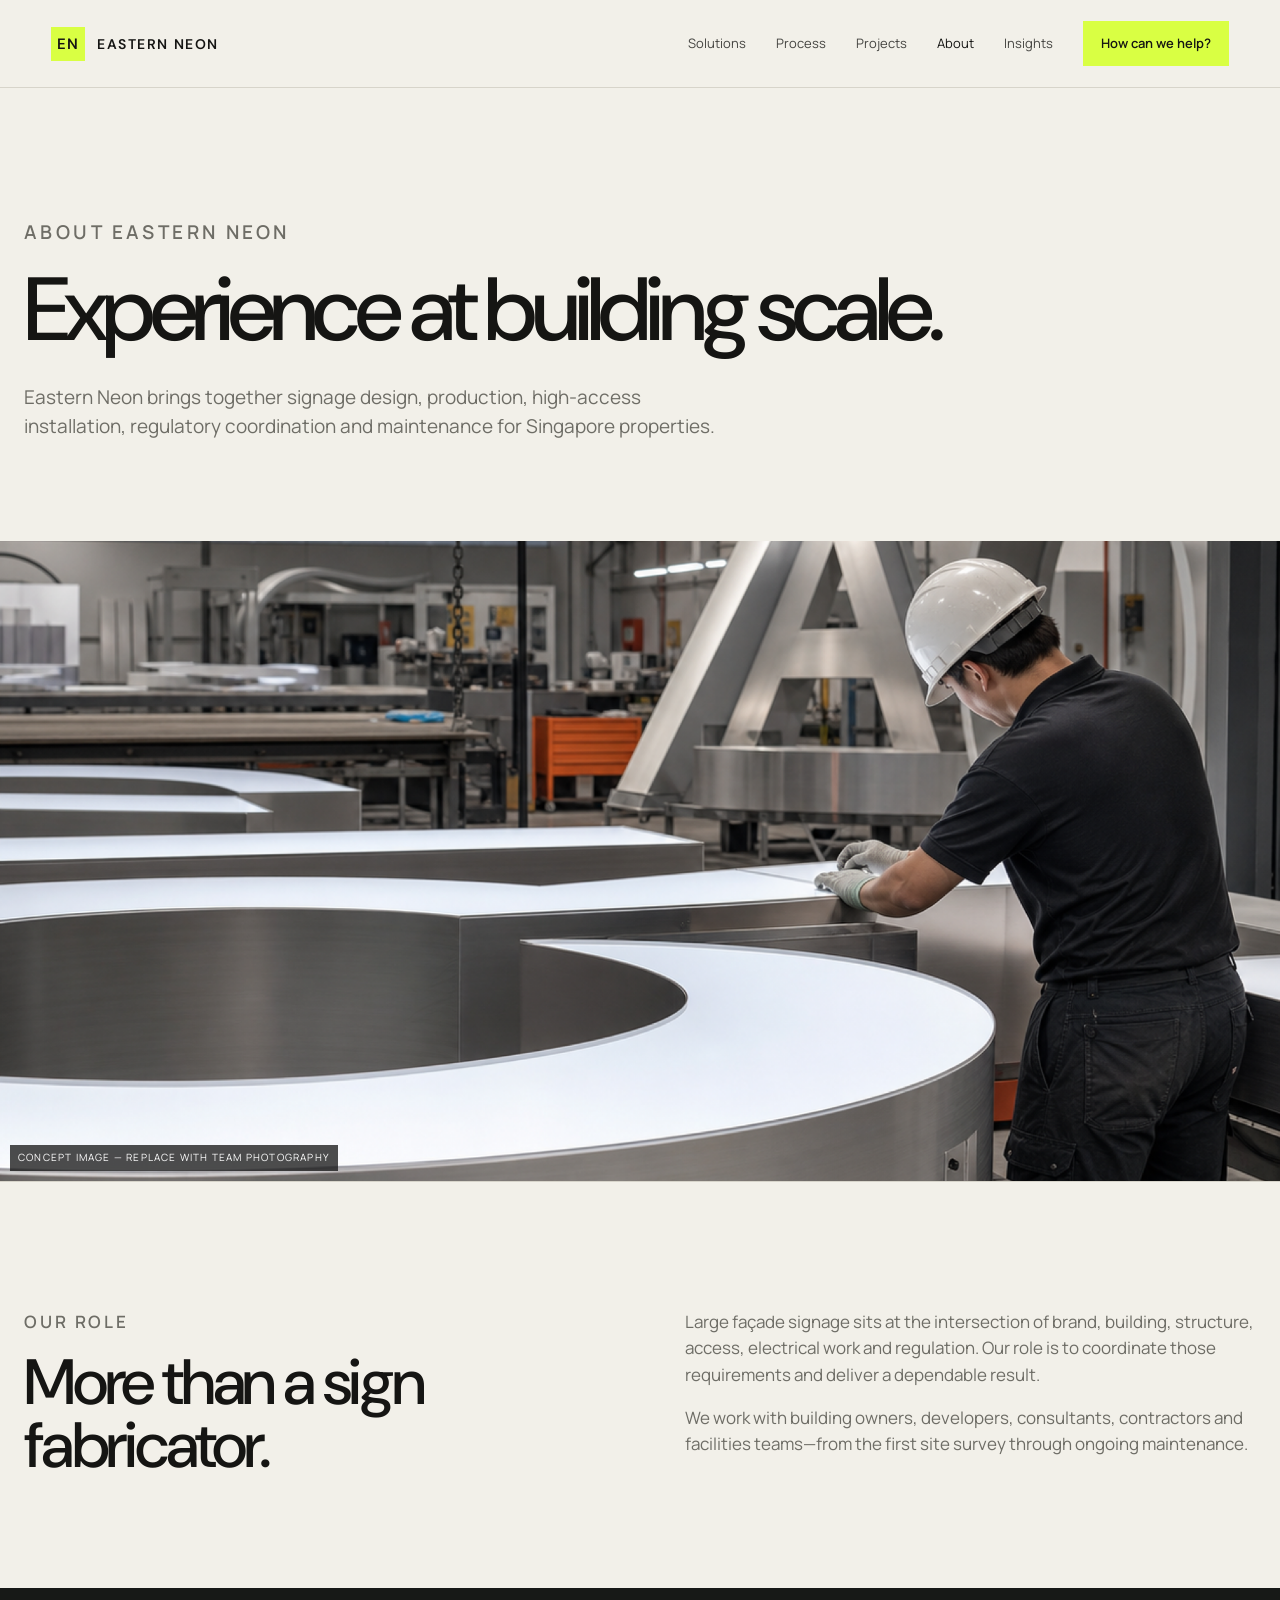
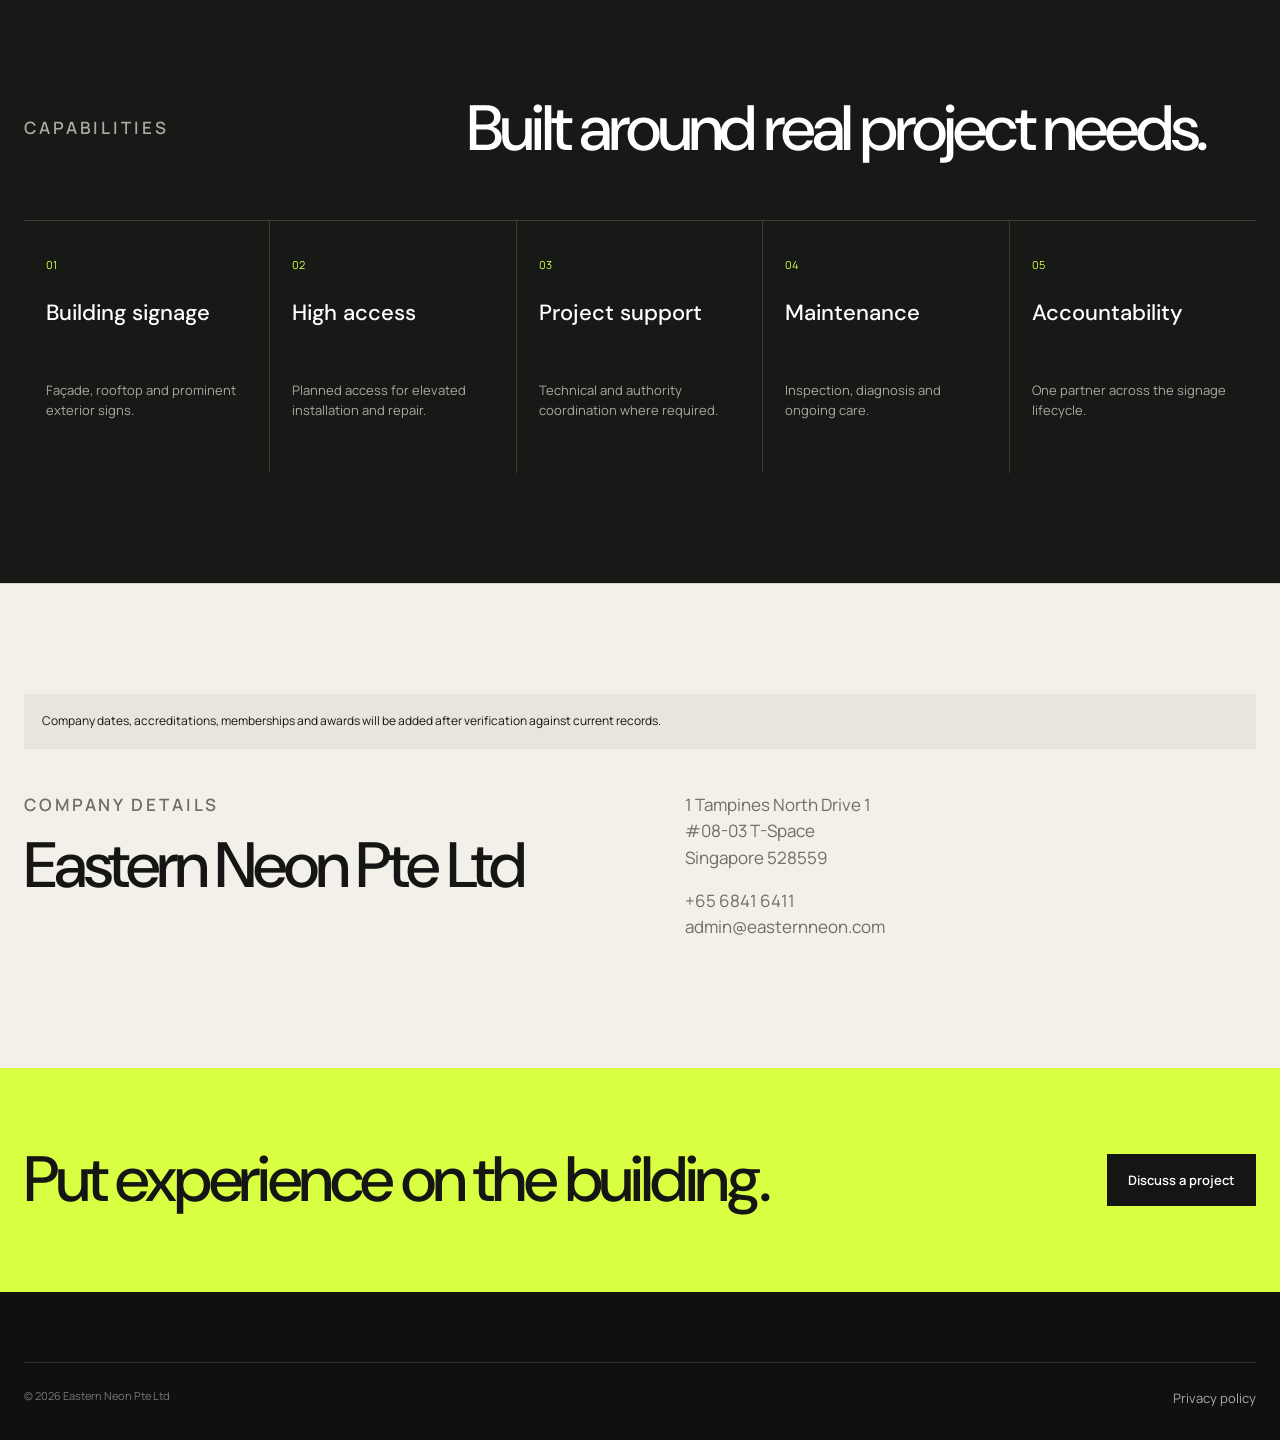
==== about.html @ 2c8ced34 "Build Eastern Neon website concept" ====
<!doctype html><html lang="en"><head><meta charset="UTF-8"><meta name="viewport" content="width=device-width,initial-scale=1"><meta name="description" content="About Eastern Neon, a Singapore building signage company."><title>About — Eastern Neon</title><link rel="stylesheet" href="styles.css"><script src="script.js" defer></script></head><body><header class="site-header light"><a class="brand" href="index.html"><span class="brand-mark">EN</span><span>Eastern Neon</span></a><button class="menu-toggle" aria-label="Open navigation">☰</button><nav class="nav"><a href="solutions.html">Solutions</a><a href="process.html">Process</a><a href="projects.html">Projects</a><a class="active" href="about.html">About</a><a href="insights.html">Insights</a><a class="nav-cta" href="contact.html">How can we help?</a></nav></header><main><section class="page-hero"><div class="wrap"><p class="kicker">About Eastern Neon</p><h1>Experience at building scale.</h1><p>Eastern Neon brings together signage design, production, high-access installation, regulatory coordination and maintenance for Singapore properties.</p></div></section><div class="feature-image"><img src="assets/images/fabrication-placeholder.png" alt="Concept image of signage workshop"><span class="placeholder-tag">Concept image — replace with team photography</span></div><section class="section"><div class="wrap split reveal"><div><p class="eyebrow">Our role</p><h2>More than a sign fabricator.</h2></div><div><p>Large façade signage sits at the intersection of brand, building, structure, access, electrical work and regulation. Our role is to coordinate those requirements and deliver a dependable result.</p><p>We work with building owners, developers, consultants, contractors and facilities teams—from the first site survey through ongoing maintenance.</p></div></div></section><section class="section dark"><div class="wrap"><div class="section-head"><p class="eyebrow">Capabilities</p><div><h2>Built around real project needs.</h2></div></div><div class="process-list"><div class="process-step"><span>01</span><h3>Building signage</h3><p>Façade, rooftop and prominent exterior signs.</p></div><div class="process-step"><span>02</span><h3>High access</h3><p>Planned access for elevated installation and repair.</p></div><div class="process-step"><span>03</span><h3>Project support</h3><p>Technical and authority coordination where required.</p></div><div class="process-step"><span>04</span><h3>Maintenance</h3><p>Inspection, diagnosis and ongoing care.</p></div><div class="process-step"><span>05</span><h3>Accountability</h3><p>One partner across the signage lifecycle.</p></div></div></div></section><section class="section"><div class="wrap"><div class="notice">Company dates, accreditations, memberships and awards will be added after verification against current records.</div><div class="split"><div><p class="eyebrow">Company details</p><h2>Eastern Neon Pte Ltd</h2></div><div><p>1 Tampines North Drive 1<br>#08-03 T-Space<br>Singapore 528559</p><p>+65 6841 6411<br>admin@easternneon.com</p></div></div></div></section><section class="cta-band"><div class="wrap"><h2>Put experience on the building.</h2><a class="btn dark" href="contact.html">Discuss a project</a></div></section></main><footer class="footer"><div class="wrap"><div class="footer-bottom" style="margin-top:0"><span>© 2026 Eastern Neon Pte Ltd</span><a href="privacy.html">Privacy policy</a></div></div></footer></body></html>
---- styles.css ----
@import url('https://fonts.googleapis.com/css2?family=DM+Sans:wght@400;500;600&family=Manrope:wght@400;500;600&display=swap');

:root{--ink:#151513;--paper:#f2f0e9;--white:#fbfaf6;--muted:#6e6d66;--line:#d7d4ca;--lime:#d9ff43;--dark:#171917;--sans:"Manrope",sans-serif;--display:"DM Sans",sans-serif}
*{box-sizing:border-box}html{scroll-behavior:smooth}body{margin:0;background:var(--paper);color:var(--ink);font-family:var(--sans);line-height:1.55}body.menu-open{overflow:hidden}img{display:block;width:100%;object-fit:cover}a{color:inherit;text-decoration:none}button,input,select,textarea{font:inherit}button{cursor:pointer}.wrap{width:min(1320px,calc(100% - 48px));margin:auto}.site-header{height:88px;display:flex;align-items:center;justify-content:space-between;border-bottom:1px solid rgba(255,255,255,.18);padding:0 4vw;position:absolute;inset:0 0 auto;z-index:20;color:#fff}.site-header.light{position:relative;color:var(--ink);border-color:var(--line)}.brand{display:flex;align-items:center;gap:12px;font:600 14px var(--display);letter-spacing:.11em;text-transform:uppercase}.brand-mark{width:34px;height:34px;display:grid;place-items:center;background:var(--lime);color:var(--ink);font-size:15px}.nav{display:flex;align-items:center;gap:30px;font-size:13px}.nav a{opacity:.78}.nav a:hover,.nav a.active{opacity:1}.nav-cta{background:var(--lime);color:var(--ink)!important;padding:12px 18px;opacity:1!important;font-weight:600}.menu-toggle{display:none;background:none;border:0;color:inherit;font-size:22px}.hero{min-height:92vh;color:#fff;background:#111;position:relative;display:flex;align-items:flex-end;padding:180px 0 80px}.hero:before{content:"";position:absolute;inset:0;background:linear-gradient(90deg,rgba(6,8,8,.86) 0%,rgba(6,8,8,.48) 48%,rgba(6,8,8,.08) 80%),url('assets/images/hero-placeholder.png') center/cover}.hero-content{position:relative;z-index:1;max-width:900px}.kicker{font-size:12px;text-transform:uppercase;letter-spacing:.18em;font-weight:600;color:var(--lime);margin:0 0 22px}.hero h1,.page-hero h1{font:500 clamp(52px,8vw,112px)/.91 var(--display);letter-spacing:-.065em;margin:0 0 32px}.hero-copy{font-size:clamp(17px,2vw,22px);max-width:660px;color:#d8d8d2;margin:0 0 34px}.actions{display:flex;gap:12px;flex-wrap:wrap}.btn{display:inline-flex;align-items:center;justify-content:center;gap:24px;min-height:52px;padding:0 20px;border:1px solid var(--line);font-size:13px;font-weight:600}.btn.primary{background:var(--lime);border-color:var(--lime);color:var(--ink)}.btn.dark{background:var(--ink);color:#fff;border-color:var(--ink)}.btn.ghost-light{border-color:rgba(255,255,255,.45);color:#fff}.btn:hover{transform:translateY(-1px)}.placeholder-tag{display:inline-block;background:rgba(18,18,18,.75);color:#fff;padding:5px 8px;font-size:10px;letter-spacing:.12em;text-transform:uppercase;position:absolute;bottom:10px;left:10px}.section{padding:110px 0;border-top:1px solid var(--line)}.section.dark{background:var(--dark);color:#fff;border:0}.section-head{display:grid;grid-template-columns:1fr 2fr;gap:48px;margin-bottom:60px}.section-head h2,.split h2{font:500 clamp(38px,5vw,72px)/.98 var(--display);letter-spacing:-.05em;margin:0}.section-head p{max-width:620px;color:var(--muted);font-size:17px}.dark .section-head p{color:#a7aaa3}.eyebrow{font-size:11px;text-transform:uppercase;letter-spacing:.17em;font-weight:600;color:var(--muted)}.service-grid{display:grid;grid-template-columns:repeat(2,1fr);border-top:1px solid var(--line)}.service{padding:34px 24px 40px 0;border-bottom:1px solid var(--line);display:grid;grid-template-columns:54px 1fr;gap:16px}.service:nth-child(odd){border-right:1px solid var(--line)}.service:nth-child(even){padding-left:32px}.service span{font-size:12px;color:var(--muted)}.service h3{font:500 26px var(--display);margin:0 0 12px;letter-spacing:-.03em}.service p{margin:0;color:var(--muted);max-width:500px}.text-link{display:inline-block;margin-top:20px;font-size:13px;font-weight:600;border-bottom:1px solid;padding-bottom:3px}.stats{display:grid;grid-template-columns:repeat(4,1fr);border-block:1px solid #393b37}.stat{padding:40px 24px;border-right:1px solid #393b37}.stat:last-child{border:0}.stat strong{font:500 clamp(32px,4vw,54px) var(--display);display:block}.stat small{color:#a6aaa2}.project-grid{display:grid;grid-template-columns:repeat(3,1fr);gap:28px}.project-card .image{aspect-ratio:1;overflow:hidden;background:#ddd;position:relative}.project-card img{height:100%;transition:transform .5s}.project-card:hover img{transform:scale(1.025)}.project-meta{display:flex;justify-content:space-between;gap:20px;padding-top:15px}.project-meta h3{margin:0;font:500 18px var(--display)}.project-meta p{margin:3px 0 0;color:var(--muted);font-size:12px}.project-meta span{font-size:11px;color:var(--muted)}.process-list{display:grid;grid-template-columns:repeat(5,1fr);border-top:1px solid #393b37}.process-step{padding:30px 22px 40px;border-right:1px solid #393b37}.process-step:last-child{border:0}.process-step span{color:var(--lime);font-size:11px}.process-step h3{font:500 22px var(--display);min-height:60px}.process-step p{font-size:13px;color:#a7aaa3}.cta-band{padding:80px 0;background:var(--lime)}.cta-band .wrap{display:flex;align-items:center;justify-content:space-between;gap:30px}.cta-band h2{font:500 clamp(34px,5vw,68px)/1 var(--display);letter-spacing:-.05em;margin:0}.footer{background:#0f100f;color:#d5d6d0;padding:70px 0 30px}.footer-grid{display:grid;grid-template-columns:2fr 1fr 1fr;gap:50px}.footer h4{font-size:11px;text-transform:uppercase;letter-spacing:.15em;color:#80837d;margin:0 0 18px}.footer p,.footer a{display:block;color:#aaa;line-height:1.8;font-size:13px}.footer .brand{color:#fff;margin-bottom:24px}.footer-bottom{border-top:1px solid #2d2e2c;margin-top:50px;padding-top:24px;display:flex;justify-content:space-between;color:#777;font-size:11px}.page-hero{padding:130px 0 80px}.page-hero h1{max-width:1100px;font-size:clamp(48px,7vw,94px)}.page-hero p{max-width:700px;font-size:19px;color:var(--muted)}.split{display:grid;grid-template-columns:1fr 1fr;gap:7vw;align-items:start}.split p{color:var(--muted);font-size:17px}.feature-image{aspect-ratio:16/8;position:relative;overflow:hidden;background:#ddd}.feature-image img{height:100%}.phase{display:grid;grid-template-columns:90px 1fr 1fr;gap:40px;padding:60px 0;border-top:1px solid var(--line)}.phase-num{font:500 40px var(--display);color:#aaa}.phase h2{font:500 36px/1.05 var(--display);margin:0}.phase p,.phase li{color:var(--muted)}.phase ul{margin:0;padding-left:18px}.filter-bar{display:flex;gap:9px;flex-wrap:wrap;margin-bottom:38px}.filter{border:1px solid var(--line);background:transparent;padding:10px 14px;font-size:12px}.filter.active{background:var(--ink);color:#fff}.article-grid{display:grid;grid-template-columns:repeat(3,1fr);gap:20px}.article{border:1px solid var(--line);padding:28px;min-height:270px;display:flex;flex-direction:column;justify-content:space-between}.article h3{font:500 25px/1.14 var(--display);letter-spacing:-.03em}.article p{color:var(--muted);font-size:13px}.contact-layout{display:grid;grid-template-columns:.8fr 1.4fr;gap:8vw}.choice-grid{display:grid;grid-template-columns:1fr 1fr;gap:12px}.choice{background:var(--white);border:1px solid var(--line);padding:22px;text-align:left;min-height:120px}.choice:hover,.choice.selected{border-color:var(--ink);box-shadow:inset 0 0 0 1px var(--ink)}.choice strong{display:block;font:500 18px var(--display);margin-bottom:7px}.choice small{color:var(--muted)}.form-panel{margin-top:24px;border-top:1px solid var(--line);padding-top:30px}.fields{display:grid;grid-template-columns:1fr 1fr;gap:18px}.field.full{grid-column:1/-1}.field label{display:block;font-size:11px;text-transform:uppercase;letter-spacing:.11em;margin-bottom:8px}.field input,.field select,.field textarea{width:100%;border:1px solid var(--line);background:var(--white);padding:14px}.field textarea{min-height:110px;resize:vertical}.form-note{font-size:12px;color:var(--muted)}.notice{background:#e8e5dc;padding:18px;font-size:12px;margin-bottom:26px}.reveal{opacity:0;transform:translateY(20px);transition:.65s ease}.reveal.visible{opacity:1;transform:none}
@media(max-width:900px){.nav{display:none;position:fixed;inset:0;background:#151713;padding:110px 24px 30px;flex-direction:column;align-items:flex-start;font-size:24px}.nav.open{display:flex}.menu-toggle{display:block;z-index:2}.section-head,.split,.contact-layout{grid-template-columns:1fr}.project-grid,.article-grid{grid-template-columns:repeat(2,1fr)}.process-list{grid-template-columns:1fr}.process-step{border-right:0;border-bottom:1px solid #393b37}.stats{grid-template-columns:repeat(2,1fr)}.phase{grid-template-columns:60px 1fr}.phase>div:last-child{grid-column:2}.footer-grid{grid-template-columns:1fr 1fr}.footer-grid>div:first-child{grid-column:1/-1}}
@media(max-width:620px){.wrap{width:min(100% - 32px,1320px)}.site-header{height:72px;padding:0 16px}.hero{min-height:88vh;padding:130px 0 50px}.hero h1{font-size:52px}.section{padding:76px 0}.section-head{gap:20px;margin-bottom:40px}.service-grid,.project-grid,.article-grid,.choice-grid,.fields{grid-template-columns:1fr}.service:nth-child(odd){border-right:0}.service:nth-child(even){padding-left:0}.stats{grid-template-columns:1fr 1fr}.stat{padding:24px 14px}.phase{grid-template-columns:42px 1fr;gap:18px}.cta-band .wrap,.footer-bottom{align-items:flex-start;flex-direction:column}.footer-grid{grid-template-columns:1fr}.footer-grid>div:first-child{grid-column:auto}.page-hero{padding:90px 0 60px}}
@media(prefers-reduced-motion:reduce){html{scroll-behavior:auto}*{transition:none!important}.reveal{opacity:1;transform:none}}
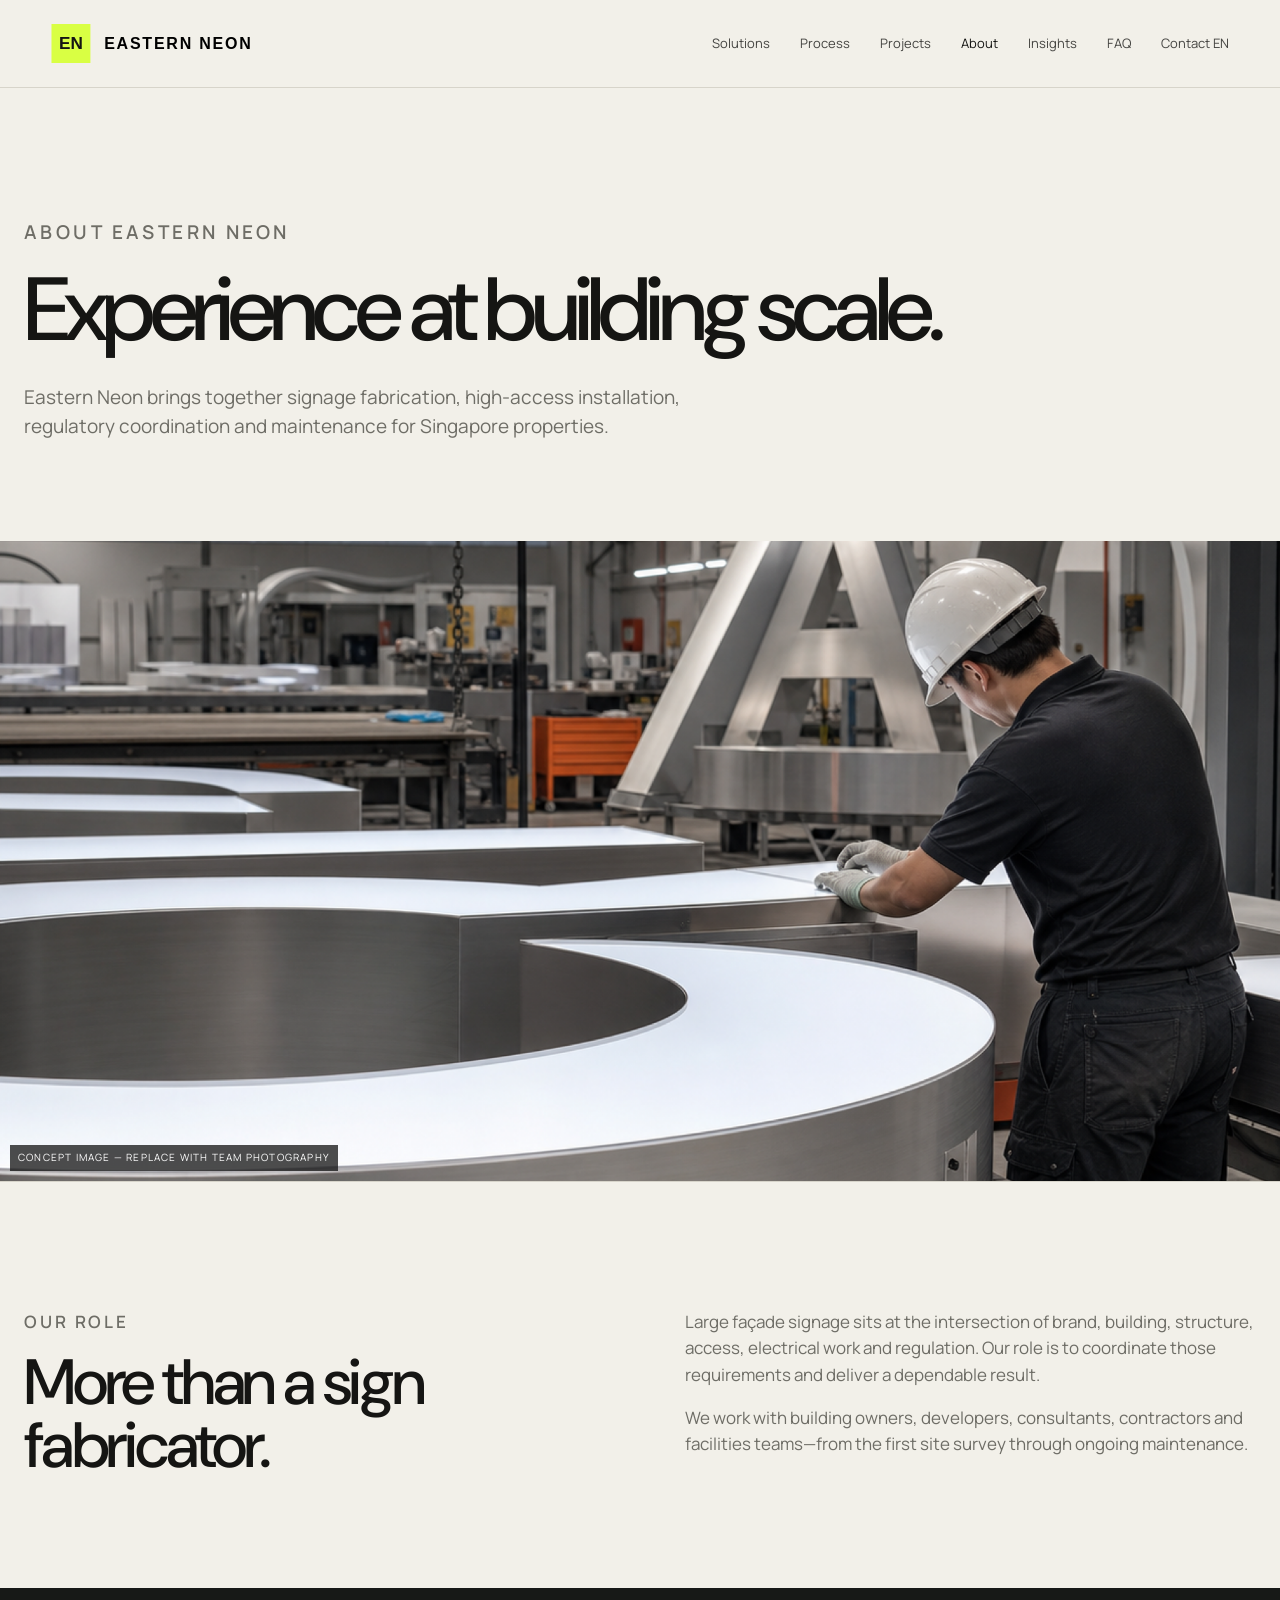
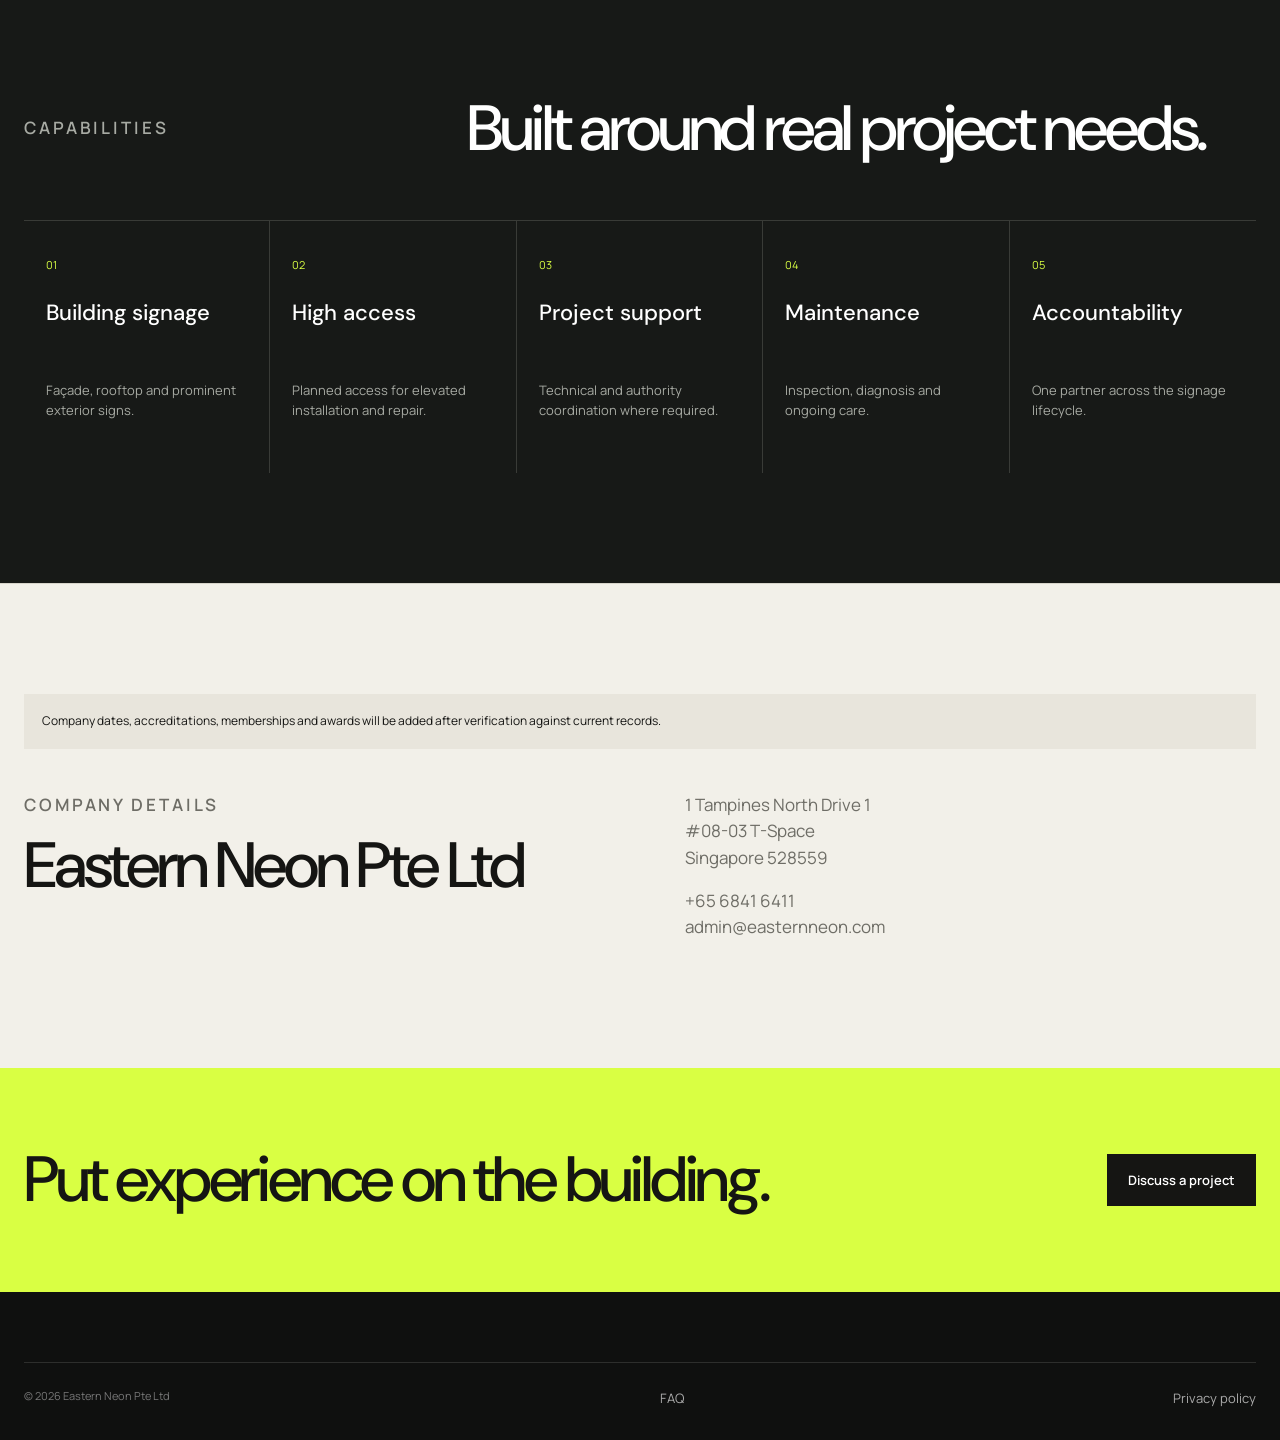
==== commit aa7fedf8: "Refine site for B2B tender enquiries" ====
--- a/about.html
+++ b/about.html
@@ -1 +1 @@
-<!doctype html><html lang="en"><head><meta charset="UTF-8"><meta name="viewport" content="width=device-width,initial-scale=1"><meta name="description" content="About Eastern Neon, a Singapore building signage company."><title>About — Eastern Neon</title><link rel="stylesheet" href="styles.css"><script src="script.js" defer></script></head><body><header class="site-header light"><a class="brand" href="index.html"><span class="brand-mark">EN</span><span>Eastern Neon</span></a><button class="menu-toggle" aria-label="Open navigation">☰</button><nav class="nav"><a href="solutions.html">Solutions</a><a href="process.html">Process</a><a href="projects.html">Projects</a><a class="active" href="about.html">About</a><a href="insights.html">Insights</a><a class="nav-cta" href="contact.html">How can we help?</a></nav></header><main><section class="page-hero"><div class="wrap"><p class="kicker">About Eastern Neon</p><h1>Experience at building scale.</h1><p>Eastern Neon brings together signage design, production, high-access installation, regulatory coordination and maintenance for Singapore properties.</p></div></section><div class="feature-image"><img src="assets/images/fabrication-placeholder.png" alt="Concept image of signage workshop"><span class="placeholder-tag">Concept image — replace with team photography</span></div><section class="section"><div class="wrap split reveal"><div><p class="eyebrow">Our role</p><h2>More than a sign fabricator.</h2></div><div><p>Large façade signage sits at the intersection of brand, building, structure, access, electrical work and regulation. Our role is to coordinate those requirements and deliver a dependable result.</p><p>We work with building owners, developers, consultants, contractors and facilities teams—from the first site survey through ongoing maintenance.</p></div></div></section><section class="section dark"><div class="wrap"><div class="section-head"><p class="eyebrow">Capabilities</p><div><h2>Built around real project needs.</h2></div></div><div class="process-list"><div class="process-step"><span>01</span><h3>Building signage</h3><p>Façade, rooftop and prominent exterior signs.</p></div><div class="process-step"><span>02</span><h3>High access</h3><p>Planned access for elevated installation and repair.</p></div><div class="process-step"><span>03</span><h3>Project support</h3><p>Technical and authority coordination where required.</p></div><div class="process-step"><span>04</span><h3>Maintenance</h3><p>Inspection, diagnosis and ongoing care.</p></div><div class="process-step"><span>05</span><h3>Accountability</h3><p>One partner across the signage lifecycle.</p></div></div></div></section><section class="section"><div class="wrap"><div class="notice">Company dates, accreditations, memberships and awards will be added after verification against current records.</div><div class="split"><div><p class="eyebrow">Company details</p><h2>Eastern Neon Pte Ltd</h2></div><div><p>1 Tampines North Drive 1<br>#08-03 T-Space<br>Singapore 528559</p><p>+65 6841 6411<br>admin@easternneon.com</p></div></div></div></section><section class="cta-band"><div class="wrap"><h2>Put experience on the building.</h2><a class="btn dark" href="contact.html">Discuss a project</a></div></section></main><footer class="footer"><div class="wrap"><div class="footer-bottom" style="margin-top:0"><span>© 2026 Eastern Neon Pte Ltd</span><a href="privacy.html">Privacy policy</a></div></div></footer></body></html>
+<!doctype html><html lang="en"><head><meta charset="UTF-8"><meta name="viewport" content="width=device-width,initial-scale=1"><meta name="description" content="About Eastern Neon, a Singapore building signage company."><title>About — Eastern Neon</title><link rel="stylesheet" href="assets/css/styles.css"><script src="assets/js/script.js" defer></script></head><body><header class="site-header light"><a class="brand" href="index.html" aria-label="Eastern Neon home"><img class="brand-logo brand-logo-dark" src="assets/images/eastern-neon-logo.svg" alt="Eastern Neon"><img class="brand-logo brand-logo-light" src="assets/images/eastern-neon-logo-light.svg" alt="" aria-hidden="true"></a><button class="menu-toggle" aria-label="Open navigation">☰</button><nav class="nav"><a href="solutions.html">Solutions</a><a href="process.html">Process</a><a href="projects.html">Projects</a><a class="active" href="about.html">About</a><a href="insights.html">Insights</a><a href="faq.html">FAQ</a><a href="contact.html">Contact EN</a></nav></header><main><section class="page-hero"><div class="wrap"><p class="kicker">About Eastern Neon</p><h1>Experience at building scale.</h1><p>Eastern Neon brings together signage fabrication, high-access installation, regulatory coordination and maintenance for Singapore properties.</p></div></section><div class="feature-image"><img src="assets/images/fabrication-placeholder.png" alt="Concept image of signage workshop"><span class="placeholder-tag">Concept image — replace with team photography</span></div><section class="section"><div class="wrap split reveal"><div><p class="eyebrow">Our role</p><h2>More than a sign fabricator.</h2></div><div><p>Large façade signage sits at the intersection of brand, building, structure, access, electrical work and regulation. Our role is to coordinate those requirements and deliver a dependable result.</p><p>We work with building owners, developers, consultants, contractors and facilities teams—from the first site survey through ongoing maintenance.</p></div></div></section><section class="section dark"><div class="wrap"><div class="section-head"><p class="eyebrow">Capabilities</p><div><h2>Built around real project needs.</h2></div></div><div class="process-list"><div class="process-step"><span>01</span><h3>Building signage</h3><p>Façade, rooftop and prominent exterior signs.</p></div><div class="process-step"><span>02</span><h3>High access</h3><p>Planned access for elevated installation and repair.</p></div><div class="process-step"><span>03</span><h3>Project support</h3><p>Technical and authority coordination where required.</p></div><div class="process-step"><span>04</span><h3>Maintenance</h3><p>Inspection, diagnosis and ongoing care.</p></div><div class="process-step"><span>05</span><h3>Accountability</h3><p>One partner across the signage lifecycle.</p></div></div></div></section><section class="section"><div class="wrap"><div class="notice">Company dates, accreditations, memberships and awards will be added after verification against current records.</div><div class="split"><div><p class="eyebrow">Company details</p><h2>Eastern Neon Pte Ltd</h2></div><div><p>1 Tampines North Drive 1<br>#08-03 T-Space<br>Singapore 528559</p><p>+65 6841 6411<br>admin@easternneon.com</p></div></div></div></section><section class="cta-band"><div class="wrap"><h2>Put experience on the building.</h2><a class="btn dark" href="contact.html">Discuss a project</a></div></section></main><footer class="footer"><div class="wrap"><div class="footer-bottom" style="margin-top:0"><span>© 2026 Eastern Neon Pte Ltd</span><a href="faq.html">FAQ</a><a href="privacy.html">Privacy policy</a></div></div></footer></body></html>
--- a/assets/css/styles.css
+++ b/assets/css/styles.css
@@ -0,0 +1,7 @@
+@import url('https://fonts.googleapis.com/css2?family=DM+Sans:wght@400;500;600&family=Manrope:wght@400;500;600&display=swap');
+
+:root{--ink:#151513;--paper:#f2f0e9;--white:#fbfaf6;--muted:#6e6d66;--line:#d7d4ca;--lime:#d9ff43;--dark:#171917;--sans:"Manrope",sans-serif;--display:"DM Sans",sans-serif}
+*{box-sizing:border-box}html{scroll-behavior:smooth}body{margin:0;background:var(--paper);color:var(--ink);font-family:var(--sans);line-height:1.55}body.menu-open{overflow:hidden}img{display:block;width:100%;object-fit:cover}a{color:inherit;text-decoration:none}button,input,select,textarea{font:inherit}button{cursor:pointer}.wrap{width:min(1320px,calc(100% - 48px));margin:auto}.site-header{height:88px;display:flex;align-items:center;justify-content:space-between;border-bottom:1px solid rgba(255,255,255,.18);padding:0 4vw;position:absolute;inset:0 0 auto;z-index:20;color:#fff}.site-header.light{position:relative;color:var(--ink);border-color:var(--line)}.brand{display:flex;align-items:center}.brand-logo{display:block;width:278px;height:39px}.brand-logo-light{display:none}.site-header:not(.light) .brand-logo-dark{display:none}.site-header:not(.light) .brand-logo-light{display:block}.nav{display:flex;align-items:center;gap:30px;font-size:13px}.nav a{opacity:.78}.nav a:hover,.nav a.active{opacity:1}.nav-cta{background:var(--lime);color:var(--ink)!important;padding:12px 18px;opacity:1!important;font-weight:600}.menu-toggle{display:none;background:none;border:0;color:inherit;font-size:22px}.hero{min-height:92vh;color:#fff;background:#111;position:relative;display:flex;align-items:flex-end;padding:180px 0 80px}.hero:before{content:"";position:absolute;inset:0;background:linear-gradient(90deg,rgba(6,8,8,.86) 0%,rgba(6,8,8,.48) 48%,rgba(6,8,8,.08) 80%),url('assets/images/hero-placeholder.png') center/cover}.hero-content{position:relative;z-index:1;max-width:900px}.kicker{font-size:12px;text-transform:uppercase;letter-spacing:.18em;font-weight:600;color:var(--lime);margin:0 0 22px}.hero h1,.page-hero h1{font:500 clamp(52px,8vw,112px)/.91 var(--display);letter-spacing:-.065em;margin:0 0 32px}.hero-copy{font-size:clamp(17px,2vw,22px);max-width:660px;color:#d8d8d2;margin:0 0 34px}.actions{display:flex;gap:12px;flex-wrap:wrap}.btn{display:inline-flex;align-items:center;justify-content:center;gap:24px;min-height:52px;padding:0 20px;border:1px solid var(--line);font-size:13px;font-weight:600}.btn.primary{background:var(--lime);border-color:var(--lime);color:var(--ink)}.btn.dark{background:var(--ink);color:#fff;border-color:var(--ink)}.btn.ghost-light{border-color:rgba(255,255,255,.45);color:#fff}.btn:hover{transform:translateY(-1px)}.placeholder-tag{display:inline-block;background:rgba(18,18,18,.75);color:#fff;padding:5px 8px;font-size:10px;letter-spacing:.12em;text-transform:uppercase;position:absolute;bottom:10px;left:10px}.section{padding:110px 0;border-top:1px solid var(--line)}.section.dark{background:var(--dark);color:#fff;border:0}.section-head{display:grid;grid-template-columns:1fr 2fr;gap:48px;margin-bottom:60px}.section-head h2,.split h2{font:500 clamp(38px,5vw,72px)/.98 var(--display);letter-spacing:-.05em;margin:0}.section-head p{max-width:620px;color:var(--muted);font-size:17px}.dark .section-head p{color:#a7aaa3}.eyebrow{font-size:11px;text-transform:uppercase;letter-spacing:.17em;font-weight:600;color:var(--muted)}.service-grid{display:grid;grid-template-columns:repeat(2,1fr);border-top:1px solid var(--line)}.service{padding:34px 24px 40px 0;border-bottom:1px solid var(--line);display:grid;grid-template-columns:54px 1fr;gap:16px}.service:nth-child(odd){border-right:1px solid var(--line)}.service:nth-child(even){padding-left:32px}.service span{font-size:12px;color:var(--muted)}.service h3{font:500 26px var(--display);margin:0 0 12px;letter-spacing:-.03em}.service p{margin:0;color:var(--muted);max-width:500px}.text-link{display:inline-block;margin-top:20px;font-size:13px;font-weight:600;border-bottom:1px solid;padding-bottom:3px}.stats{display:grid;grid-template-columns:repeat(4,1fr);border-block:1px solid #393b37}.stat{padding:40px 24px;border-right:1px solid #393b37}.stat:last-child{border:0}.stat strong{font:500 clamp(32px,4vw,54px) var(--display);display:block}.stat small{color:#a6aaa2}.project-grid{display:grid;grid-template-columns:repeat(3,1fr);gap:28px}.project-card .image{aspect-ratio:1;overflow:hidden;background:#ddd;position:relative}.project-card img{height:100%;transition:transform .5s}.project-card:hover img{transform:scale(1.025)}.project-meta{display:flex;justify-content:space-between;gap:20px;padding-top:15px}.project-meta h3{margin:0;font:500 18px var(--display)}.project-meta p{margin:3px 0 0;color:var(--muted);font-size:12px}.project-meta span{font-size:11px;color:var(--muted)}.process-list{display:grid;grid-template-columns:repeat(5,1fr);border-top:1px solid #393b37}.process-step{padding:30px 22px 40px;border-right:1px solid #393b37}.process-step:last-child{border:0}.process-step span{color:var(--lime);font-size:11px}.process-step h3{font:500 22px var(--display);min-height:60px}.process-step p{font-size:13px;color:#a7aaa3}.cta-band{padding:80px 0;background:var(--lime)}.cta-band .wrap{display:flex;align-items:center;justify-content:space-between;gap:30px}.cta-band h2{font:500 clamp(34px,5vw,68px)/1 var(--display);letter-spacing:-.05em;margin:0}.footer{background:#0f100f;color:#d5d6d0;padding:70px 0 30px}.footer-grid{display:grid;grid-template-columns:2fr 1fr 1fr;gap:50px}.footer h4{font-size:11px;text-transform:uppercase;letter-spacing:.15em;color:#80837d;margin:0 0 18px}.footer p,.footer a{display:block;color:#aaa;line-height:1.8;font-size:13px}.footer .brand{color:#fff;margin-bottom:24px}.footer .brand-logo-dark{display:none}.footer .brand-logo-light{display:block}.footer-bottom{border-top:1px solid #2d2e2c;margin-top:50px;padding-top:24px;display:flex;justify-content:space-between;color:#777;font-size:11px}.page-hero{padding:130px 0 80px}.page-hero h1{max-width:1100px;font-size:clamp(48px,7vw,94px)}.page-hero p{max-width:700px;font-size:19px;color:var(--muted)}.split{display:grid;grid-template-columns:1fr 1fr;gap:7vw;align-items:start}.split p{color:var(--muted);font-size:17px}.feature-image{aspect-ratio:16/8;position:relative;overflow:hidden;background:#ddd}.feature-image img{height:100%}.phase{display:grid;grid-template-columns:90px 1fr 1fr;gap:40px;padding:60px 0;border-top:1px solid var(--line)}.phase-num{font:500 40px var(--display);color:#aaa}.phase h2{font:500 36px/1.05 var(--display);margin:0}.phase p,.phase li{color:var(--muted)}.phase ul{margin:0;padding-left:18px}.filter-bar{display:flex;gap:9px;flex-wrap:wrap;margin-bottom:38px}.filter{border:1px solid var(--line);background:transparent;padding:10px 14px;font-size:12px}.filter.active{background:var(--ink);color:#fff}.article-grid{display:grid;grid-template-columns:repeat(3,1fr);gap:20px}.article{border:1px solid var(--line);padding:28px;min-height:270px;display:flex;flex-direction:column;justify-content:space-between}.article h3{font:500 25px/1.14 var(--display);letter-spacing:-.03em}.article p{color:var(--muted);font-size:13px}.contact-layout{display:grid;grid-template-columns:.8fr 1.4fr;gap:8vw}.choice-grid{display:grid;grid-template-columns:1fr 1fr;gap:12px}.choice{background:var(--white);border:1px solid var(--line);padding:22px;text-align:left;min-height:120px}.choice:hover,.choice.selected{border-color:var(--ink);box-shadow:inset 0 0 0 1px var(--ink)}.choice strong{display:block;font:500 18px var(--display);margin-bottom:7px}.choice small{color:var(--muted)}.form-panel{margin-top:24px;border-top:1px solid var(--line);padding-top:30px}.fields{display:grid;grid-template-columns:1fr 1fr;gap:18px}.field.full{grid-column:1/-1}.field label{display:block;font-size:11px;text-transform:uppercase;letter-spacing:.11em;margin-bottom:8px}.field input,.field select,.field textarea{width:100%;border:1px solid var(--line);background:var(--white);padding:14px}.field textarea{min-height:110px;resize:vertical}.form-note{font-size:12px;color:var(--muted)}.notice{background:#e8e5dc;padding:18px;font-size:12px;margin-bottom:26px}.faq-list{border-top:1px solid var(--line)}.faq-list details{border-bottom:1px solid var(--line);padding:24px 0}.faq-list summary{cursor:pointer;font:500 22px/1.2 var(--display);letter-spacing:-.02em;list-style:none;padding-right:36px;position:relative}.faq-list summary::-webkit-details-marker{display:none}.faq-list summary:after{content:"+";position:absolute;right:4px;font:400 28px/1 var(--sans)}.faq-list details[open] summary:after{content:"−"}.faq-list p{max-width:760px;color:var(--muted);margin:16px 0 0;font-size:15px}.reveal{opacity:0;transform:translateY(20px);transition:.65s ease}.reveal.visible{opacity:1;transform:none}
+@media(max-width:900px){.nav{display:none;position:fixed;inset:0;background:#151713;padding:110px 24px 30px;flex-direction:column;align-items:flex-start;font-size:24px}.nav.open{display:flex}.menu-toggle{display:block;z-index:2}.section-head,.split,.contact-layout{grid-template-columns:1fr}.project-grid,.article-grid{grid-template-columns:repeat(2,1fr)}.process-list{grid-template-columns:1fr}.process-step{border-right:0;border-bottom:1px solid #393b37}.stats{grid-template-columns:repeat(2,1fr)}.phase{grid-template-columns:60px 1fr}.phase>div:last-child{grid-column:2}.footer-grid{grid-template-columns:1fr 1fr}.footer-grid>div:first-child{grid-column:1/-1}}
+@media(max-width:620px){.wrap{width:min(100% - 32px,1320px)}.site-header{height:72px;padding:0 16px}.brand-logo{width:222px;height:auto}.hero{min-height:88vh;padding:130px 0 50px}.hero h1{font-size:52px}.section{padding:76px 0}.section-head{gap:20px;margin-bottom:40px}.service-grid,.project-grid,.article-grid,.choice-grid,.fields{grid-template-columns:1fr}.service:nth-child(odd){border-right:0}.service:nth-child(even){padding-left:0}.stats{grid-template-columns:1fr 1fr}.stat{padding:24px 14px}.phase{grid-template-columns:42px 1fr;gap:18px}.cta-band .wrap,.footer-bottom{align-items:flex-start;flex-direction:column}.footer-grid{grid-template-columns:1fr}.footer-grid>div:first-child{grid-column:auto}.page-hero{padding:90px 0 60px}}
+@media(prefers-reduced-motion:reduce){html{scroll-behavior:auto}*{transition:none!important}.reveal{opacity:1;transform:none}}
